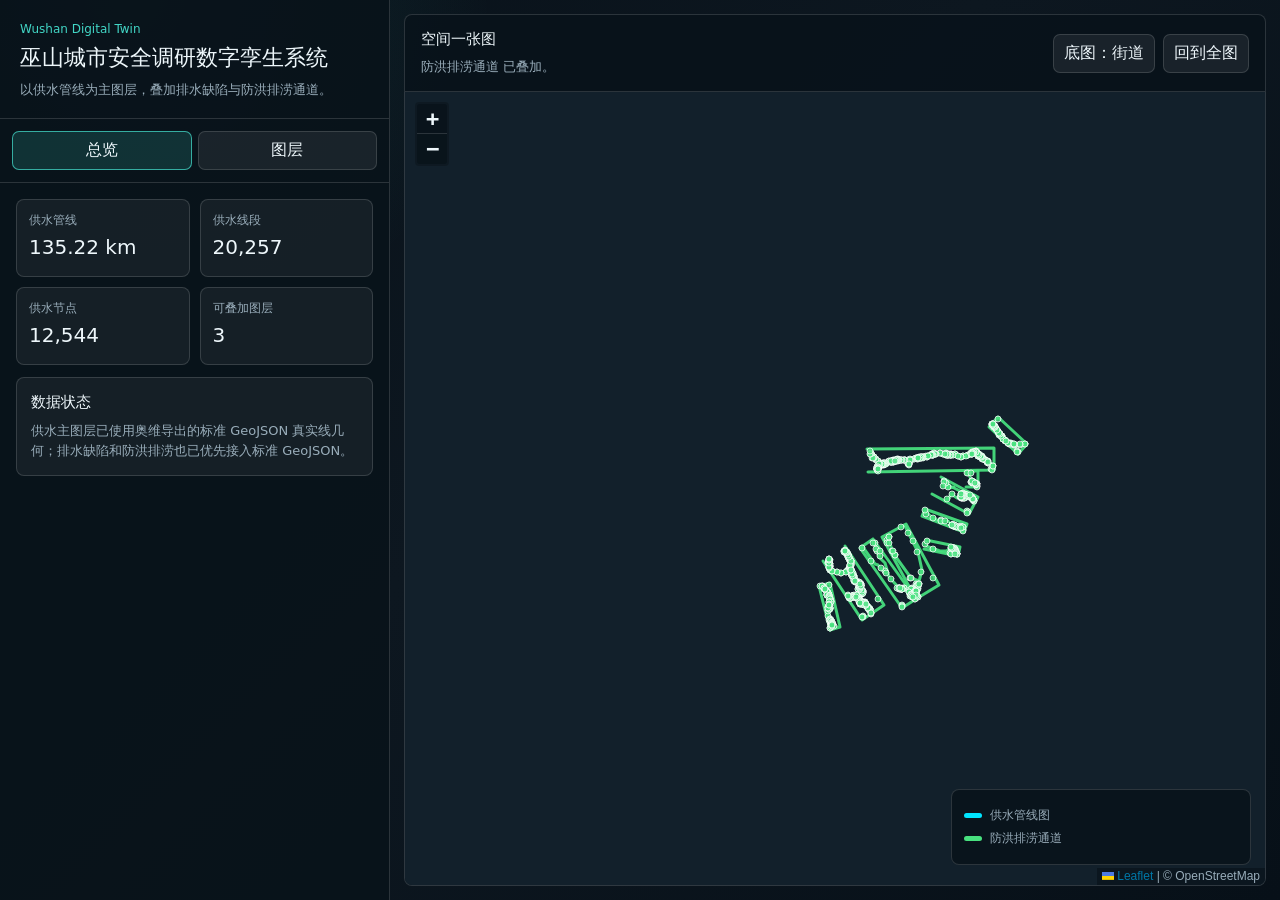
==== 可视化V1/index.html @ 76d498d3 "Initial commit" ====
<!doctype html>
<html lang="zh-CN">
<head>
  <meta charset="utf-8">
  <meta name="viewport" content="width=device-width, initial-scale=1">
  <title>巫山城市安全调研数字孪生系统 V1</title>
  <link rel="stylesheet" href="./vendor/leaflet/leaflet.css">
  <link rel="stylesheet" href="./src/styles.css">
</head>
<body>
  <div class="app-shell">
    <aside class="system-sidebar" aria-label="系统控制面板">
      <header class="brand-block">
        <div class="eyebrow">Wushan Digital Twin</div>
        <h1>巫山城市安全调研数字孪生系统</h1>
        <p>以供水管线为主图层，叠加排水缺陷与防洪排涝通道。</p>
      </header>

      <nav class="module-tabs" aria-label="模块导航">
        <button class="tab-button active" data-tab="overview">总览</button>
        <button class="tab-button" data-tab="layers">图层</button>
      </nav>

      <section class="tab-panel active" data-panel="overview">
        <div class="metric-grid">
          <article class="metric-card">
            <span>供水管线</span>
            <strong id="metricPipeLength">--</strong>
          </article>
          <article class="metric-card">
            <span>供水线段</span>
            <strong id="metricPipeSegments">--</strong>
          </article>
          <article class="metric-card">
            <span>供水节点</span>
            <strong id="metricPipeNodes">--</strong>
          </article>
          <article class="metric-card">
            <span>可叠加图层</span>
            <strong id="metricLayerCount">--</strong>
          </article>
        </div>
        <div class="info-box">
          <h2>数据状态</h2>
          <p>供水主图层已使用奥维导出的标准 GeoJSON 真实线几何；排水缺陷和防洪排涝也已优先接入标准 GeoJSON。</p>
        </div>
      </section>

      <section class="tab-panel" data-panel="layers">
        <div class="panel-title-row">
          <h2>图层管理</h2>
          <button class="small-button" id="clearTopicLayers">关闭专题</button>
        </div>

        <article class="topic-card layer-card">
          <label class="topic-main">
            <input type="checkbox" id="toggleWater" checked>
            <span>
              <h3>供水管线图</h3>
              <div class="topic-meta">标准 GeoJSON 主图层 · <span id="waterLayerMeta">--</span></div>
            </span>
          </label>
          <div class="topic-tools">
            <button id="fitPipes">定位</button>
            <label class="inline-check"><input type="checkbox" id="toggleWaterNodes"> 管点/节点</label>
          </div>
          <details class="layer-details">
            <summary>数据概况</summary>
            <dl id="waterLayerDetails"></dl>
          </details>
        </article>

        <div class="topic-layer-list" id="topicLayerList"></div>
      </section>
    </aside>

    <main class="map-workspace">
      <header class="workspace-header">
        <div>
          <h2>空间一张图</h2>
          <p id="statusLine">正在初始化图层...</p>
        </div>
        <div class="header-actions">
          <button id="toggleBasemap">底图：街道</button>
          <button id="fitAll">回到全图</button>
        </div>
      </header>
      <div class="map-frame">
        <div id="map" aria-label="巫山专题地图"></div>
        <div class="map-legend" id="mapLegend"></div>
      </div>
    </main>
  </div>

  <script src="./vendor/leaflet/leaflet.js"></script>
  <script src="./data/pipes.js"></script>
  <script src="./data/summary.js"></script>
  <script src="./data/layers/catalog.js"></script>
  <script type="module" src="./src/main.js"></script>
</body>
</html>
---- 可视化V1/vendor/leaflet/leaflet.css ----
/* required styles */

.leaflet-pane,
.leaflet-tile,
.leaflet-marker-icon,
.leaflet-marker-shadow,
.leaflet-tile-container,
.leaflet-pane > svg,
.leaflet-pane > canvas,
.leaflet-zoom-box,
.leaflet-image-layer,
.leaflet-layer {
	position: absolute;
	left: 0;
	top: 0;
	}
.leaflet-container {
	overflow: hidden;
	}
.leaflet-tile,
.leaflet-marker-icon,
.leaflet-marker-shadow {
	-webkit-user-select: none;
	   -moz-user-select: none;
	        user-select: none;
	  -webkit-user-drag: none;
	}
/* Prevents IE11 from highlighting tiles in blue */
.leaflet-tile::selection {
	background: transparent;
}
/* Safari renders non-retina tile on retina better with this, but Chrome is worse */
.leaflet-safari .leaflet-tile {
	image-rendering: -webkit-optimize-contrast;
	}
/* hack that prevents hw layers "stretching" when loading new tiles */
.leaflet-safari .leaflet-tile-container {
	width: 1600px;
	height: 1600px;
	-webkit-transform-origin: 0 0;
	}
.leaflet-marker-icon,
.leaflet-marker-shadow {
	display: block;
	}
/* .leaflet-container svg: reset svg max-width decleration shipped in Joomla! (joomla.org) 3.x */
/* .leaflet-container img: map is broken in FF if you have max-width: 100% on tiles */
.leaflet-container .leaflet-overlay-pane svg {
	max-width: none !important;
	max-height: none !important;
	}
.leaflet-container .leaflet-marker-pane img,
.leaflet-container .leaflet-shadow-pane img,
.leaflet-container .leaflet-tile-pane img,
.leaflet-container img.leaflet-image-layer,
.leaflet-container .leaflet-tile {
	max-width: none !important;
	max-height: none !important;
	width: auto;
	padding: 0;
	}

.leaflet-container img.leaflet-tile {
	/* See: https://bugs.chromium.org/p/chromium/issues/detail?id=600120 */
	mix-blend-mode: plus-lighter;
}

.leaflet-container.leaflet-touch-zoom {
	-ms-touch-action: pan-x pan-y;
	touch-action: pan-x pan-y;
	}
.leaflet-container.leaflet-touch-drag {
	-ms-touch-action: pinch-zoom;
	/* Fallback for FF which doesn't support pinch-zoom */
	touch-action: none;
	touch-action: pinch-zoom;
}
.leaflet-container.leaflet-touch-drag.leaflet-touch-zoom {
	-ms-touch-action: none;
	touch-action: none;
}
.leaflet-container {
	-webkit-tap-highlight-color: transparent;
}
.leaflet-container a {
	-webkit-tap-highlight-color: rgba(51, 181, 229, 0.4);
}
.leaflet-tile {
	filter: inherit;
	visibility: hidden;
	}
.leaflet-tile-loaded {
	visibility: inherit;
	}
.leaflet-zoom-box {
	width: 0;
	height: 0;
	-moz-box-sizing: border-box;
	     box-sizing: border-box;
	z-index: 800;
	}
/* workaround for https://bugzilla.mozilla.org/show_bug.cgi?id=888319 */
.leaflet-overlay-pane svg {
	-moz-user-select: none;
	}

.leaflet-pane         { z-index: 400; }

.leaflet-tile-pane    { z-index: 200; }
.leaflet-overlay-pane { z-index: 400; }
.leaflet-shadow-pane  { z-index: 500; }
.leaflet-marker-pane  { z-index: 600; }
.leaflet-tooltip-pane   { z-index: 650; }
.leaflet-popup-pane   { z-index: 700; }

.leaflet-map-pane canvas { z-index: 100; }
.leaflet-map-pane svg    { z-index: 200; }

.leaflet-vml-shape {
	width: 1px;
	height: 1px;
	}
.lvml {
	behavior: url(#default#VML);
	display: inline-block;
	position: absolute;
	}


/* control positioning */

.leaflet-control {
	position: relative;
	z-index: 800;
	pointer-events: visiblePainted; /* IE 9-10 doesn't have auto */
	pointer-events: auto;
	}
.leaflet-top,
.leaflet-bottom {
	position: absolute;
	z-index: 1000;
	pointer-events: none;
	}
.leaflet-top {
	top: 0;
	}
.leaflet-right {
	right: 0;
	}
.leaflet-bottom {
	bottom: 0;
	}
.leaflet-left {
	left: 0;
	}
.leaflet-control {
	float: left;
	clear: both;
	}
.leaflet-right .leaflet-control {
	float: right;
	}
.leaflet-top .leaflet-control {
	margin-top: 10px;
	}
.leaflet-bottom .leaflet-control {
	margin-bottom: 10px;
	}
.leaflet-left .leaflet-control {
	margin-left: 10px;
	}
.leaflet-right .leaflet-control {
	margin-right: 10px;
	}


/* zoom and fade animations */

.leaflet-fade-anim .leaflet-popup {
	opacity: 0;
	-webkit-transition: opacity 0.2s linear;
	   -moz-transition: opacity 0.2s linear;
	        transition: opacity 0.2s linear;
	}
.leaflet-fade-anim .leaflet-map-pane .leaflet-popup {
	opacity: 1;
	}
.leaflet-zoom-animated {
	-webkit-transform-origin: 0 0;
	    -ms-transform-origin: 0 0;
	        transform-origin: 0 0;
	}
svg.leaflet-zoom-animated {
	will-change: transform;
}

.leaflet-zoom-anim .leaflet-zoom-animated {
	-webkit-transition: -webkit-transform 0.25s cubic-bezier(0,0,0.25,1);
	   -moz-transition:    -moz-transform 0.25s cubic-bezier(0,0,0.25,1);
	        transition:         transform 0.25s cubic-bezier(0,0,0.25,1);
	}
.leaflet-zoom-anim .leaflet-tile,
.leaflet-pan-anim .leaflet-tile {
	-webkit-transition: none;
	   -moz-transition: none;
	        transition: none;
	}

.leaflet-zoom-anim .leaflet-zoom-hide {
	visibility: hidden;
	}


/* cursors */

.leaflet-interactive {
	cursor: pointer;
	}
.leaflet-grab {
	cursor: -webkit-grab;
	cursor:    -moz-grab;
	cursor:         grab;
	}
.leaflet-crosshair,
.leaflet-crosshair .leaflet-interactive {
	cursor: crosshair;
	}
.leaflet-popup-pane,
.leaflet-control {
	cursor: auto;
	}
.leaflet-dragging .leaflet-grab,
.leaflet-dragging .leaflet-grab .leaflet-interactive,
.leaflet-dragging .leaflet-marker-draggable {
	cursor: move;
	cursor: -webkit-grabbing;
	cursor:    -moz-grabbing;
	cursor:         grabbing;
	}

/* marker & overlays interactivity */
.leaflet-marker-icon,
.leaflet-marker-shadow,
.leaflet-image-layer,
.leaflet-pane > svg path,
.leaflet-tile-container {
	pointer-events: none;
	}

.leaflet-marker-icon.leaflet-interactive,
.leaflet-image-layer.leaflet-interactive,
.leaflet-pane > svg path.leaflet-interactive,
svg.leaflet-image-layer.leaflet-interactive path {
	pointer-events: visiblePainted; /* IE 9-10 doesn't have auto */
	pointer-events: auto;
	}

/* visual tweaks */

.leaflet-container {
	background: #ddd;
	outline-offset: 1px;
	}
.leaflet-container a {
	color: #0078A8;
	}
.leaflet-zoom-box {
	border: 2px dotted #38f;
	background: rgba(255,255,255,0.5);
	}


/* general typography */
.leaflet-container {
	font-family: "Helvetica Neue", Arial, Helvetica, sans-serif;
	font-size: 12px;
	font-size: 0.75rem;
	line-height: 1.5;
	}


/* general toolbar styles */

.leaflet-bar {
	box-shadow: 0 1px 5px rgba(0,0,0,0.65);
	border-radius: 4px;
	}
.leaflet-bar a {
	background-color: #fff;
	border-bottom: 1px solid #ccc;
	width: 26px;
	height: 26px;
	line-height: 26px;
	display: block;
	text-align: center;
	text-decoration: none;
	color: black;
	}
.leaflet-bar a,
.leaflet-control-layers-toggle {
	background-position: 50% 50%;
	background-repeat: no-repeat;
	display: block;
	}
.leaflet-bar a:hover,
.leaflet-bar a:focus {
	background-color: #f4f4f4;
	}
.leaflet-bar a:first-child {
	border-top-left-radius: 4px;
	border-top-right-radius: 4px;
	}
.leaflet-bar a:last-child {
	border-bottom-left-radius: 4px;
	border-bottom-right-radius: 4px;
	border-bottom: none;
	}
.leaflet-bar a.leaflet-disabled {
	cursor: default;
	background-color: #f4f4f4;
	color: #bbb;
	}

.leaflet-touch .leaflet-bar a {
	width: 30px;
	height: 30px;
	line-height: 30px;
	}
.leaflet-touch .leaflet-bar a:first-child {
	border-top-left-radius: 2px;
	border-top-right-radius: 2px;
	}
.leaflet-touch .leaflet-bar a:last-child {
	border-bottom-left-radius: 2px;
	border-bottom-right-radius: 2px;
	}

/* zoom control */

.leaflet-control-zoom-in,
.leaflet-control-zoom-out {
	font: bold 18px 'Lucida Console', Monaco, monospace;
	text-indent: 1px;
	}

.leaflet-touch .leaflet-control-zoom-in, .leaflet-touch .leaflet-control-zoom-out  {
	font-size: 22px;
	}


/* layers control */

.leaflet-control-layers {
	box-shadow: 0 1px 5px rgba(0,0,0,0.4);
	background: #fff;
	border-radius: 5px;
	}
.leaflet-control-layers-toggle {
	background-image: url(images/layers.png);
	width: 36px;
	height: 36px;
	}
.leaflet-retina .leaflet-control-layers-toggle {
	background-image: url(images/layers-2x.png);
	background-size: 26px 26px;
	}
.leaflet-touch .leaflet-control-layers-toggle {
	width: 44px;
	height: 44px;
	}
.leaflet-control-layers .leaflet-control-layers-list,
.leaflet-control-layers-expanded .leaflet-control-layers-toggle {
	display: none;
	}
.leaflet-control-layers-expanded .leaflet-control-layers-list {
	display: block;
	position: relative;
	}
.leaflet-control-layers-expanded {
	padding: 6px 10px 6px 6px;
	color: #333;
	background: #fff;
	}
.leaflet-control-layers-scrollbar {
	overflow-y: scroll;
	overflow-x: hidden;
	padding-right: 5px;
	}
.leaflet-control-layers-selector {
	margin-top: 2px;
	position: relative;
	top: 1px;
	}
.leaflet-control-layers label {
	display: block;
	font-size: 13px;
	font-size: 1.08333em;
	}
.leaflet-control-layers-separator {
	height: 0;
	border-top: 1px solid #ddd;
	margin: 5px -10px 5px -6px;
	}

/* Default icon URLs */
.leaflet-default-icon-path { /* used only in path-guessing heuristic, see L.Icon.Default */
	background-image: url(images/marker-icon.png);
	}


/* attribution and scale controls */

.leaflet-container .leaflet-control-attribution {
	background: #fff;
	background: rgba(255, 255, 255, 0.8);
	margin: 0;
	}
.leaflet-control-attribution,
.leaflet-control-scale-line {
	padding: 0 5px;
	color: #333;
	line-height: 1.4;
	}
.leaflet-control-attribution a {
	text-decoration: none;
	}
.leaflet-control-attribution a:hover,
.leaflet-control-attribution a:focus {
	text-decoration: underline;
	}
.leaflet-attribution-flag {
	display: inline !important;
	vertical-align: baseline !important;
	width: 1em;
	height: 0.6669em;
	}
.leaflet-left .leaflet-control-scale {
	margin-left: 5px;
	}
.leaflet-bottom .leaflet-control-scale {
	margin-bottom: 5px;
	}
.leaflet-control-scale-line {
	border: 2px solid #777;
	border-top: none;
	line-height: 1.1;
	padding: 2px 5px 1px;
	white-space: nowrap;
	-moz-box-sizing: border-box;
	     box-sizing: border-box;
	background: rgba(255, 255, 255, 0.8);
	text-shadow: 1px 1px #fff;
	}
.leaflet-control-scale-line:not(:first-child) {
	border-top: 2px solid #777;
	border-bottom: none;
	margin-top: -2px;
	}
.leaflet-control-scale-line:not(:first-child):not(:last-child) {
	border-bottom: 2px solid #777;
	}

.leaflet-touch .leaflet-control-attribution,
.leaflet-touch .leaflet-control-layers,
.leaflet-touch .leaflet-bar {
	box-shadow: none;
	}
.leaflet-touch .leaflet-control-layers,
.leaflet-touch .leaflet-bar {
	border: 2px solid rgba(0,0,0,0.2);
	background-clip: padding-box;
	}


/* popup */

.leaflet-popup {
	position: absolute;
	text-align: center;
	margin-bottom: 20px;
	}
.leaflet-popup-content-wrapper {
	padding: 1px;
	text-align: left;
	border-radius: 12px;
	}
.leaflet-popup-content {
	margin: 13px 24px 13px 20px;
	line-height: 1.3;
	font-size: 13px;
	font-size: 1.08333em;
	min-height: 1px;
	}
.leaflet-popup-content p {
	margin: 17px 0;
	margin: 1.3em 0;
	}
.leaflet-popup-tip-container {
	width: 40px;
	height: 20px;
	position: absolute;
	left: 50%;
	margin-top: -1px;
	margin-left: -20px;
	overflow: hidden;
	pointer-events: none;
	}
.leaflet-popup-tip {
	width: 17px;
	height: 17px;
	padding: 1px;

	margin: -10px auto 0;
	pointer-events: auto;

	-webkit-transform: rotate(45deg);
	   -moz-transform: rotate(45deg);
	    -ms-transform: rotate(45deg);
	        transform: rotate(45deg);
	}
.leaflet-popup-content-wrapper,
.leaflet-popup-tip {
	background: white;
	color: #333;
	box-shadow: 0 3px 14px rgba(0,0,0,0.4);
	}
.leaflet-container a.leaflet-popup-close-button {
	position: absolute;
	top: 0;
	right: 0;
	border: none;
	text-align: center;
	width: 24px;
	height: 24px;
	font: 16px/24px Tahoma, Verdana, sans-serif;
	color: #757575;
	text-decoration: none;
	background: transparent;
	}
.leaflet-container a.leaflet-popup-close-button:hover,
.leaflet-container a.leaflet-popup-close-button:focus {
	color: #585858;
	}
.leaflet-popup-scrolled {
	overflow: auto;
	}

.leaflet-oldie .leaflet-popup-content-wrapper {
	-ms-zoom: 1;
	}
.leaflet-oldie .leaflet-popup-tip {
	width: 24px;
	margin: 0 auto;

	-ms-filter: "progid:DXImageTransform.Microsoft.Matrix(M11=0.70710678, M12=0.70710678, M21=-0.70710678, M22=0.70710678)";
	filter: progid:DXImageTransform.Microsoft.Matrix(M11=0.70710678, M12=0.70710678, M21=-0.70710678, M22=0.70710678);
	}

.leaflet-oldie .leaflet-control-zoom,
.leaflet-oldie .leaflet-control-layers,
.leaflet-oldie .leaflet-popup-content-wrapper,
.leaflet-oldie .leaflet-popup-tip {
	border: 1px solid #999;
	}


/* div icon */

.leaflet-div-icon {
	background: #fff;
	border: 1px solid #666;
	}


/* Tooltip */
/* Base styles for the element that has a tooltip */
.leaflet-tooltip {
	position: absolute;
	padding: 6px;
	background-color: #fff;
	border: 1px solid #fff;
	border-radius: 3px;
	color: #222;
	white-space: nowrap;
	-webkit-user-select: none;
	-moz-user-select: none;
	-ms-user-select: none;
	user-select: none;
	pointer-events: none;
	box-shadow: 0 1px 3px rgba(0,0,0,0.4);
	}
.leaflet-tooltip.leaflet-interactive {
	cursor: pointer;
	pointer-events: auto;
	}
.leaflet-tooltip-top:before,
.leaflet-tooltip-bottom:before,
.leaflet-tooltip-left:before,
.leaflet-tooltip-right:before {
	position: absolute;
	pointer-events: none;
	border: 6px solid transparent;
	background: transparent;
	content: "";
	}

/* Directions */

.leaflet-tooltip-bottom {
	margin-top: 6px;
}
.leaflet-tooltip-top {
	margin-top: -6px;
}
.leaflet-tooltip-bottom:before,
.leaflet-tooltip-top:before {
	left: 50%;
	margin-left: -6px;
	}
.leaflet-tooltip-top:before {
	bottom: 0;
	margin-bottom: -12px;
	border-top-color: #fff;
	}
.leaflet-tooltip-bottom:before {
	top: 0;
	margin-top: -12px;
	margin-left: -6px;
	border-bottom-color: #fff;
	}
.leaflet-tooltip-left {
	margin-left: -6px;
}
.leaflet-tooltip-right {
	margin-left: 6px;
}
.leaflet-tooltip-left:before,
.leaflet-tooltip-right:before {
	top: 50%;
	margin-top: -6px;
	}
.leaflet-tooltip-left:before {
	right: 0;
	margin-right: -12px;
	border-left-color: #fff;
	}
.leaflet-tooltip-right:before {
	left: 0;
	margin-left: -12px;
	border-right-color: #fff;
	}

/* Printing */

@media print {
	/* Prevent printers from removing background-images of controls. */
	.leaflet-control {
		-webkit-print-color-adjust: exact;
		print-color-adjust: exact;
		}
	}
---- 可视化V1/src/styles.css ----
:root {
  --bg: #071018;
  --surface: #0d1821;
  --surface-2: #13232f;
  --surface-3: #183140;
  --text: #eef7fb;
  --muted: #99adba;
  --line: rgba(255, 255, 255, 0.14);
  --accent: #42d6c6;
  --accent-2: #6fb2ff;
  --warn: #f2b84b;
  --danger: #ff6b6b;
}

* {
  box-sizing: border-box;
}

body {
  margin: 0;
  min-width: 320px;
  min-height: 100vh;
  color: var(--text);
  background: var(--bg);
  font-family: "Microsoft YaHei", "PingFang SC", system-ui, sans-serif;
}

button,
select,
input {
  font: inherit;
}

button {
  color: var(--text);
  border: 1px solid var(--line);
  border-radius: 7px;
  background: rgba(255, 255, 255, 0.07);
  cursor: pointer;
}

button:hover {
  background: rgba(255, 255, 255, 0.12);
}

button.active {
  border-color: rgba(66, 214, 198, 0.75);
  background: rgba(66, 214, 198, 0.16);
}

.app-shell {
  height: 100vh;
  display: grid;
  grid-template-columns: 390px minmax(0, 1fr);
  background:
    radial-gradient(circle at 10% 0%, rgba(66, 214, 198, 0.12), transparent 25%),
    linear-gradient(135deg, #071018, #0d1720 45%, #071018);
}

.system-sidebar {
  min-height: 0;
  overflow: auto;
  border-right: 1px solid var(--line);
  background: rgba(9, 19, 27, 0.96);
}

.brand-block {
  padding: 22px 20px 18px;
  border-bottom: 1px solid var(--line);
}

.eyebrow {
  margin-bottom: 8px;
  color: var(--accent);
  font-size: 12px;
  letter-spacing: 0;
}

h1,
h2,
p {
  margin: 0;
}

h1 {
  font-size: 22px;
  line-height: 1.28;
  font-weight: 500;
}

h2 {
  font-size: 15px;
  line-height: 1.35;
  font-weight: 500;
}

.brand-block p,
.workspace-header p,
.info-box p {
  margin-top: 8px;
  color: var(--muted);
  font-size: 13px;
  line-height: 1.55;
}

.module-tabs {
  display: grid;
  grid-template-columns: repeat(2, 1fr);
  gap: 6px;
  padding: 12px;
  border-bottom: 1px solid var(--line);
}

.tab-button {
  min-height: 36px;
  padding: 8px 6px;
}

.tab-panel {
  display: none;
  padding: 16px;
}

.tab-panel.active {
  display: block;
}

.metric-grid {
  display: grid;
  grid-template-columns: repeat(2, minmax(0, 1fr));
  gap: 10px;
}

.metric-grid.compact {
  margin-top: 14px;
}

.metric-card,
.info-box,
.data-card,
.topic-card {
  border: 1px solid var(--line);
  border-radius: 8px;
  background: rgba(255, 255, 255, 0.055);
}

.metric-card {
  min-height: 78px;
  padding: 12px;
}

.metric-card span {
  display: block;
  color: var(--muted);
  font-size: 12px;
  line-height: 1.35;
}

.metric-card strong {
  display: block;
  margin-top: 8px;
  font-size: 20px;
  line-height: 1.15;
  font-weight: 500;
}

.info-box {
  margin-top: 12px;
  padding: 14px;
}

.panel-title-row {
  display: flex;
  align-items: center;
  justify-content: space-between;
  gap: 10px;
  margin: 4px 0 10px;
}

.switch-list {
  display: grid;
  gap: 9px;
  margin-bottom: 18px;
}

.switch-list label,
.topic-main {
  display: flex;
  align-items: flex-start;
  gap: 9px;
  color: var(--text);
  font-size: 13px;
  line-height: 1.45;
}

input[type="checkbox"] {
  width: 15px;
  height: 15px;
  margin-top: 2px;
  accent-color: var(--accent);
}

.small-button {
  min-height: 30px;
  padding: 5px 9px;
  color: var(--muted);
  font-size: 12px;
}

.topic-layer-list,
.data-list {
  display: grid;
  gap: 10px;
}

.topic-card {
  padding: 11px;
}

.layer-card {
  margin-bottom: 10px;
}

.topic-card h3,
.data-card h3 {
  margin: 0;
  font-size: 14px;
  line-height: 1.35;
  font-weight: 500;
}

.topic-meta,
.data-card p {
  margin-top: 5px;
  color: var(--muted);
  font-size: 12px;
  line-height: 1.45;
}

.topic-tools {
  display: flex;
  flex-wrap: wrap;
  align-items: center;
  gap: 6px;
  margin-top: 10px;
}

.topic-tools button {
  padding: 5px 8px;
  color: var(--muted);
  font-size: 12px;
}

.inline-check {
  display: inline-flex;
  align-items: center;
  gap: 6px;
  min-height: 30px;
  padding: 4px 8px;
  border: 1px solid var(--line);
  border-radius: 7px;
  color: var(--muted);
  background: rgba(255, 255, 255, 0.05);
  font-size: 12px;
}

.inline-check input {
  margin: 0;
}

.layer-details {
  margin-top: 10px;
  color: var(--muted);
  font-size: 12px;
}

.layer-details summary {
  cursor: pointer;
  color: var(--text);
}

.layer-details dl {
  display: grid;
  grid-template-columns: 72px 1fr;
  gap: 6px 8px;
  margin: 10px 0 0;
}

.layer-details dt {
  color: var(--text);
}

.layer-details dd {
  margin: 0;
  line-height: 1.45;
}

.area-grid {
  display: grid;
  grid-template-columns: repeat(2, minmax(0, 1fr));
  gap: 8px;
}

.area-grid button,
.primary-action,
.header-actions button {
  min-height: 36px;
  padding: 8px 10px;
}

.primary-action {
  width: 100%;
  margin-top: 12px;
  border-color: rgba(66, 214, 198, 0.65);
  background: rgba(66, 214, 198, 0.13);
}

.data-card {
  padding: 12px;
}

.data-card dl {
  display: grid;
  grid-template-columns: 84px 1fr;
  gap: 5px 8px;
  margin: 10px 0 0;
  color: var(--muted);
  font-size: 12px;
}

.data-card dt {
  color: var(--text);
}

.map-workspace {
  min-width: 0;
  min-height: 0;
  display: grid;
  grid-template-rows: auto minmax(0, 1fr);
  padding: 14px;
}

.workspace-header {
  display: flex;
  align-items: center;
  justify-content: space-between;
  gap: 18px;
  min-height: 76px;
  padding: 14px 16px;
  border: 1px solid var(--line);
  border-radius: 8px 8px 0 0;
  background: rgba(9, 19, 27, 0.88);
}

.header-actions {
  display: flex;
  flex-wrap: wrap;
  justify-content: flex-end;
  gap: 8px;
}

.map-frame {
  position: relative;
  min-height: 0;
  border: 1px solid var(--line);
  border-top: 0;
  border-radius: 0 0 8px 8px;
  overflow: hidden;
  background: var(--surface);
}

#map {
  width: 100%;
  height: 100%;
  min-height: 480px;
  background: #12202b;
}

.map-legend {
  position: absolute;
  right: 14px;
  bottom: 20px;
  z-index: 500;
  width: min(300px, calc(100% - 28px));
  padding: 11px 12px;
  border: 1px solid var(--line);
  border-radius: 8px;
  background: rgba(9, 19, 27, 0.9);
  backdrop-filter: blur(10px);
}

.map-legend[hidden] {
  display: none;
}

.legend-row {
  display: grid;
  grid-template-columns: 18px minmax(0, 1fr);
  align-items: center;
  gap: 8px;
  margin: 6px 0;
  color: var(--muted);
  font-size: 12px;
}

.legend-swatch {
  width: 18px;
  height: 5px;
  border-radius: 3px;
}

.selection-hint {
  display: none;
  position: absolute;
  left: 50%;
  bottom: 18px;
  transform: translateX(-50%);
  z-index: 550;
  padding: 10px 14px;
  border: 1px solid rgba(66, 214, 198, 0.55);
  border-radius: 8px;
  background: rgba(9, 19, 27, 0.95);
  color: var(--text);
  font-size: 13px;
}

.leaflet-popup-content-wrapper,
.leaflet-popup-tip {
  color: var(--text);
  border: 1px solid var(--line);
  background: #0d1821;
}

.leaflet-control-layers,
.leaflet-control-zoom a {
  color: var(--text) !important;
  border-color: var(--line) !important;
  background: rgba(9, 19, 27, 0.94) !important;
}

.leaflet-control-attribution {
  color: var(--muted) !important;
  background: rgba(9, 19, 27, 0.72) !important;
}

@media (max-width: 1060px) {
  .app-shell {
    grid-template-columns: 1fr;
    grid-template-rows: auto minmax(0, 1fr);
    height: auto;
    min-height: 100vh;
  }

  .system-sidebar {
    max-height: none;
    border-right: 0;
    border-bottom: 1px solid var(--line);
  }

  .map-workspace {
    min-height: 640px;
  }
}

@media (max-width: 620px) {
  .metric-grid,
  .area-grid {
    grid-template-columns: 1fr;
  }

  .workspace-header {
    align-items: flex-start;
    flex-direction: column;
  }

  .header-actions {
    width: 100%;
    justify-content: stretch;
  }

  .header-actions button {
    flex: 1;
  }
}
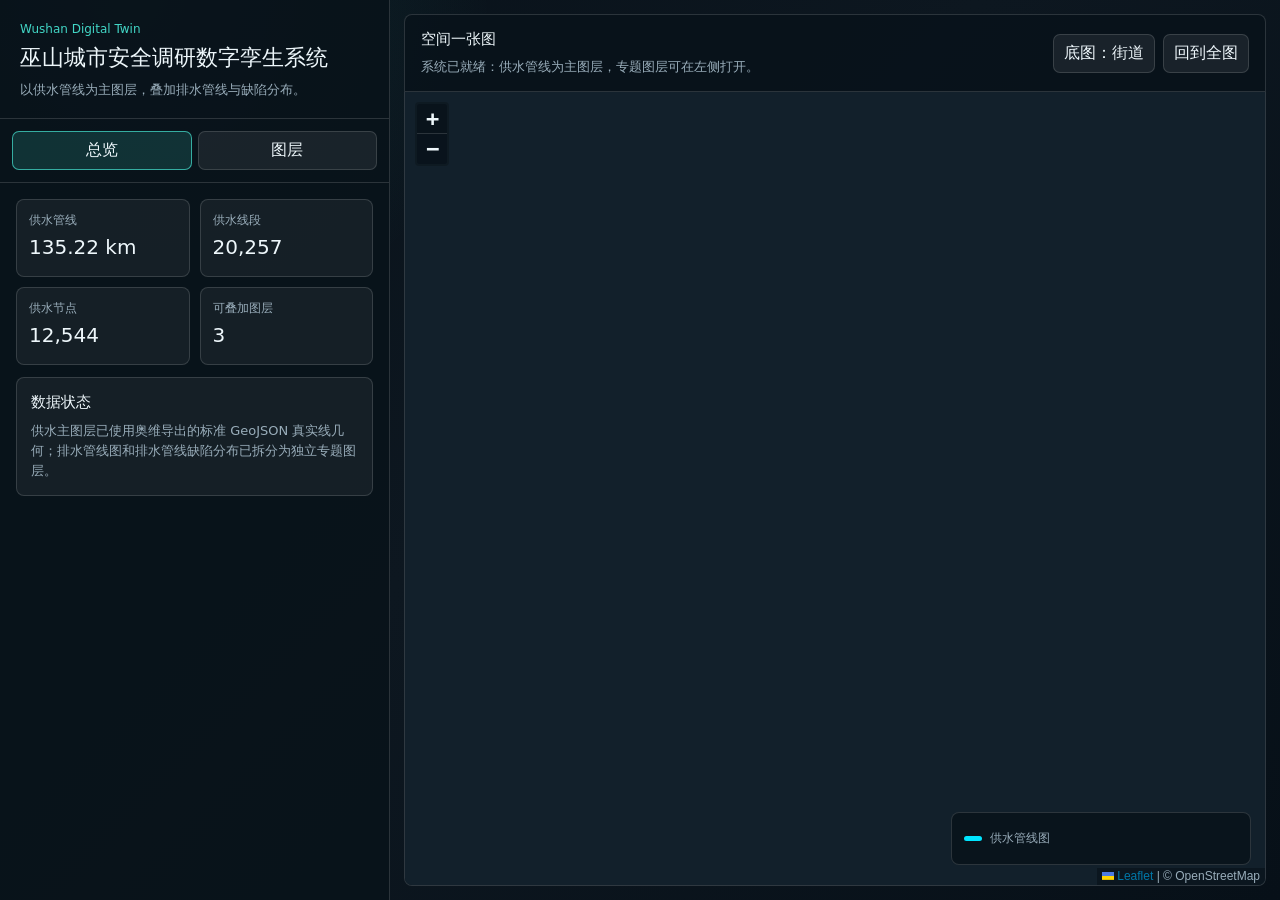
==== commit c7a81056: "adjust data" ====
--- a/可视化V1/index.html
+++ b/可视化V1/index.html
@@ -13,7 +13,7 @@
       <header class="brand-block">
         <div class="eyebrow">Wushan Digital Twin</div>
         <h1>巫山城市安全调研数字孪生系统</h1>
-        <p>以供水管线为主图层，叠加排水缺陷与防洪排涝通道。</p>
+        <p>以供水管线为主图层，叠加排水管线与缺陷分布。</p>
       </header>
 
       <nav class="module-tabs" aria-label="模块导航">
@@ -42,7 +42,7 @@
         </div>
         <div class="info-box">
           <h2>数据状态</h2>
-          <p>供水主图层已使用奥维导出的标准 GeoJSON 真实线几何；排水缺陷和防洪排涝也已优先接入标准 GeoJSON。</p>
+          <p>供水主图层已使用奥维导出的标准 GeoJSON 真实线几何；排水管线图和排水管线缺陷分布已拆分为独立专题图层。</p>
         </div>
       </section>
 
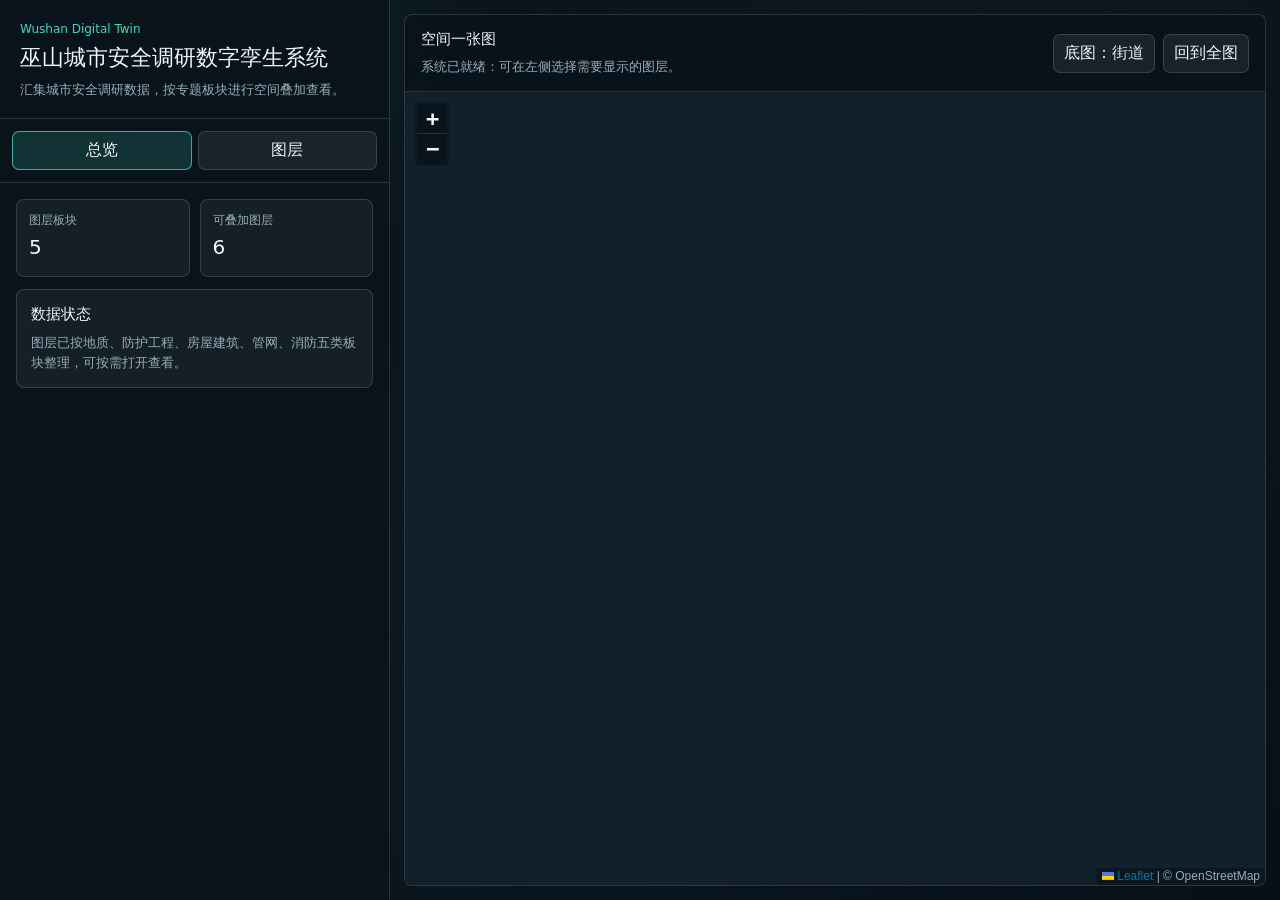
==== commit 906fd2cf: "add 消防 & 房屋" ====
--- a/可视化V1/index.html
+++ b/可视化V1/index.html
@@ -13,7 +13,7 @@
       <header class="brand-block">
         <div class="eyebrow">Wushan Digital Twin</div>
         <h1>巫山城市安全调研数字孪生系统</h1>
-        <p>以供水管线为主图层，叠加排水管线与缺陷分布。</p>
+        <p>汇集城市安全调研数据，按专题板块进行空间叠加查看。</p>
       </header>
 
       <nav class="module-tabs" aria-label="模块导航">
@@ -24,16 +24,8 @@
       <section class="tab-panel active" data-panel="overview">
         <div class="metric-grid">
           <article class="metric-card">
-            <span>供水管线</span>
-            <strong id="metricPipeLength">--</strong>
-          </article>
-          <article class="metric-card">
-            <span>供水线段</span>
-            <strong id="metricPipeSegments">--</strong>
-          </article>
-          <article class="metric-card">
-            <span>供水节点</span>
-            <strong id="metricPipeNodes">--</strong>
+            <span>图层板块</span>
+            <strong id="metricSectionCount">--</strong>
           </article>
           <article class="metric-card">
             <span>可叠加图层</span>
@@ -42,7 +34,7 @@
         </div>
         <div class="info-box">
           <h2>数据状态</h2>
-          <p>供水主图层已使用奥维导出的标准 GeoJSON 真实线几何；排水管线图和排水管线缺陷分布已拆分为独立专题图层。</p>
+          <p>图层已按地质、防护工程、房屋建筑、管网、消防五类板块整理，可按需打开查看。</p>
         </div>
       </section>
 
@@ -51,24 +43,6 @@
           <h2>图层管理</h2>
           <button class="small-button" id="clearTopicLayers">关闭专题</button>
         </div>
-
-        <article class="topic-card layer-card">
-          <label class="topic-main">
-            <input type="checkbox" id="toggleWater" checked>
-            <span>
-              <h3>供水管线图</h3>
-              <div class="topic-meta">标准 GeoJSON 主图层 · <span id="waterLayerMeta">--</span></div>
-            </span>
-          </label>
-          <div class="topic-tools">
-            <button id="fitPipes">定位</button>
-            <label class="inline-check"><input type="checkbox" id="toggleWaterNodes"> 管点/节点</label>
-          </div>
-          <details class="layer-details">
-            <summary>数据概况</summary>
-            <dl id="waterLayerDetails"></dl>
-          </details>
-        </article>
 
         <div class="topic-layer-list" id="topicLayerList"></div>
       </section>
@@ -93,9 +67,9 @@
   </div>
 
   <script src="./vendor/leaflet/leaflet.js"></script>
-  <script src="./data/pipes.js"></script>
-  <script src="./data/summary.js"></script>
-  <script src="./data/layers/catalog.js"></script>
-  <script type="module" src="./src/main.js"></script>
+  <script src="./data/pipes.js?v=ovkml-20260721-building-original-c"></script>
+  <script src="./data/summary.js?v=ovkml-20260721-building-original-c"></script>
+  <script src="./data/layers/catalog.js?v=ovkml-20260721-building-original-c"></script>
+  <script type="module" src="./src/main.js?v=ovkml-20260721-building-original-c"></script>
 </body>
 </html>
--- a/可视化V1/src/styles.css
+++ b/可视化V1/src/styles.css
@@ -210,7 +210,44 @@
 .topic-layer-list,
 .data-list {
   display: grid;
+  gap: 12px;
+}
+
+.layer-section {
+  padding-top: 2px;
+}
+
+.layer-section-title {
+  display: flex;
+  align-items: center;
+  justify-content: space-between;
   gap: 10px;
+  margin: 2px 0 8px;
+  padding: 0 2px;
+}
+
+.layer-section-title h3 {
+  margin: 0;
+  color: var(--text);
+  font-size: 13px;
+  font-weight: 600;
+}
+
+.layer-section-empty {
+  color: var(--muted);
+  font-size: 11px;
+}
+
+.layer-section-body {
+  display: grid;
+  gap: 8px;
+}
+
+.layer-section-empty {
+  padding: 8px 10px;
+  border: 1px dashed rgba(255, 255, 255, 0.12);
+  border-radius: 7px;
+  background: rgba(255, 255, 255, 0.025);
 }
 
 .topic-card {
@@ -218,7 +255,7 @@
 }
 
 .layer-card {
-  margin-bottom: 10px;
+  margin-bottom: 0;
 }
 
 .topic-card h3,
